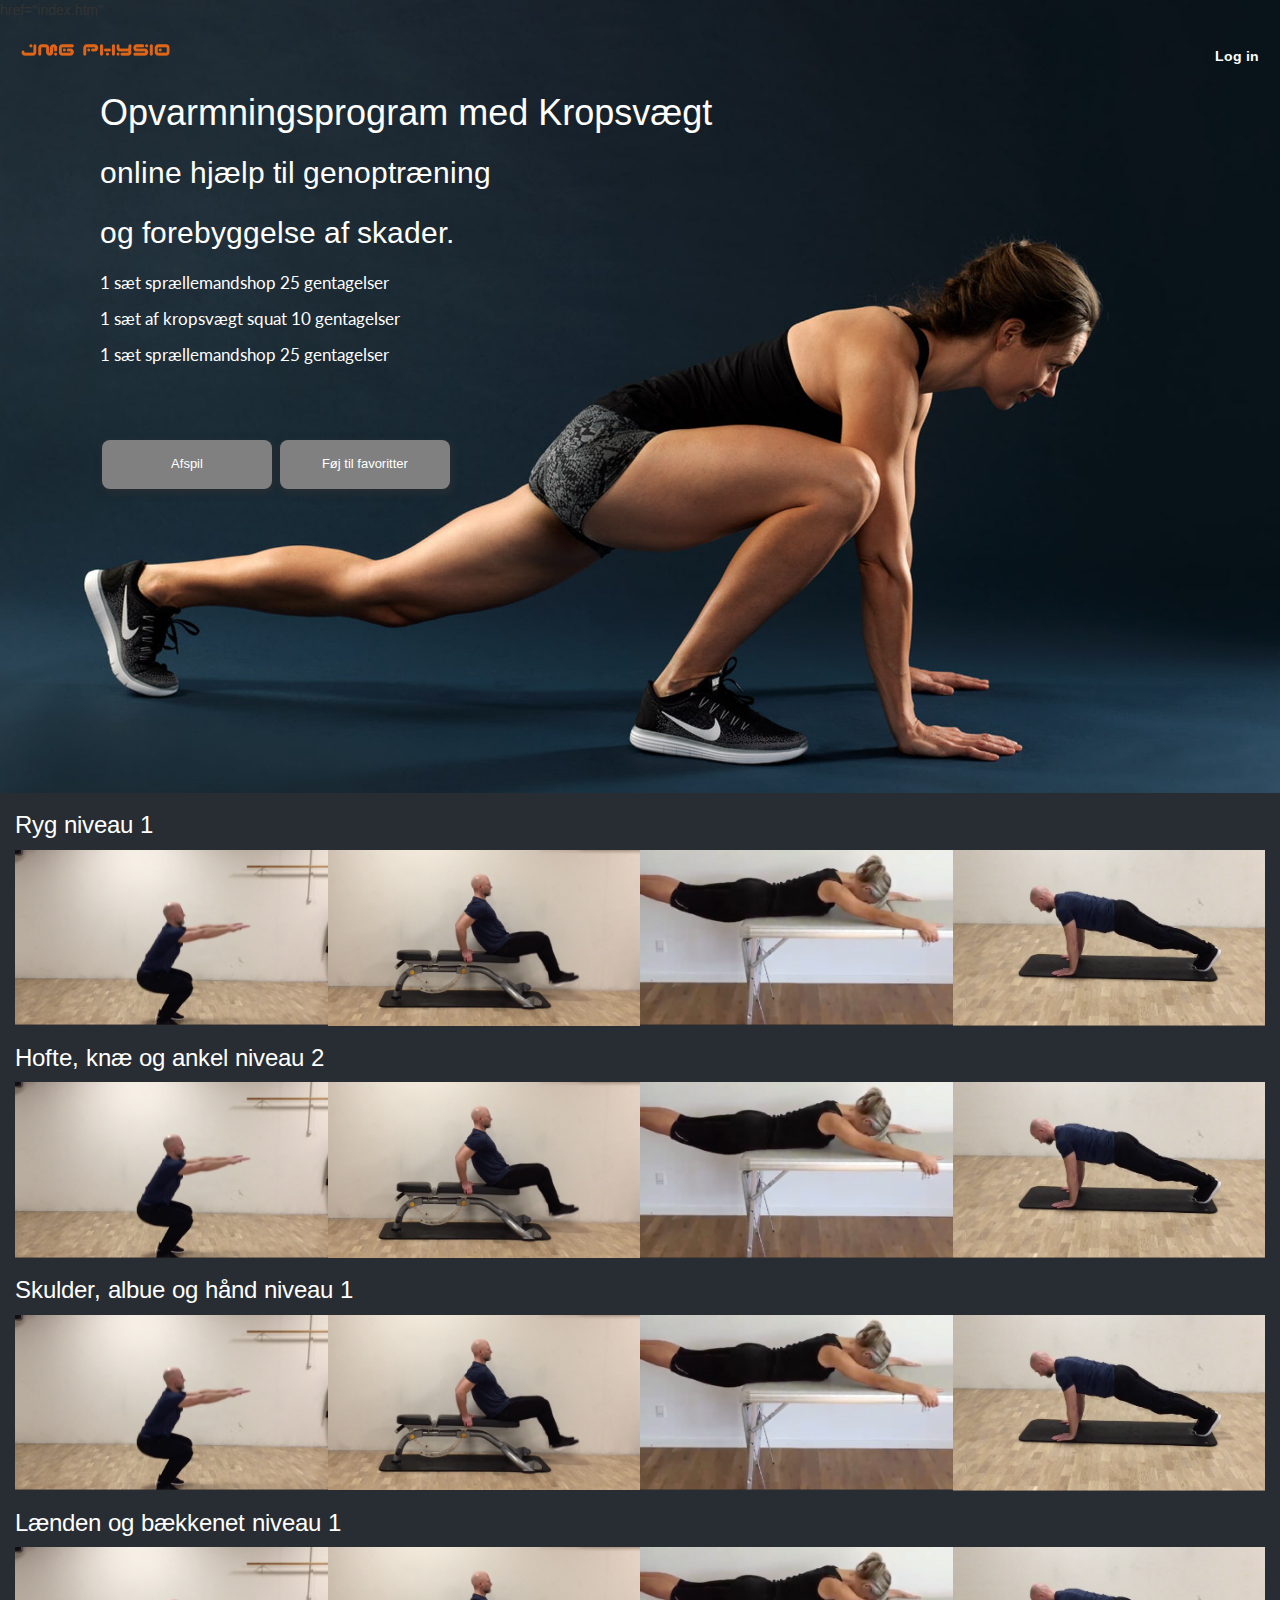
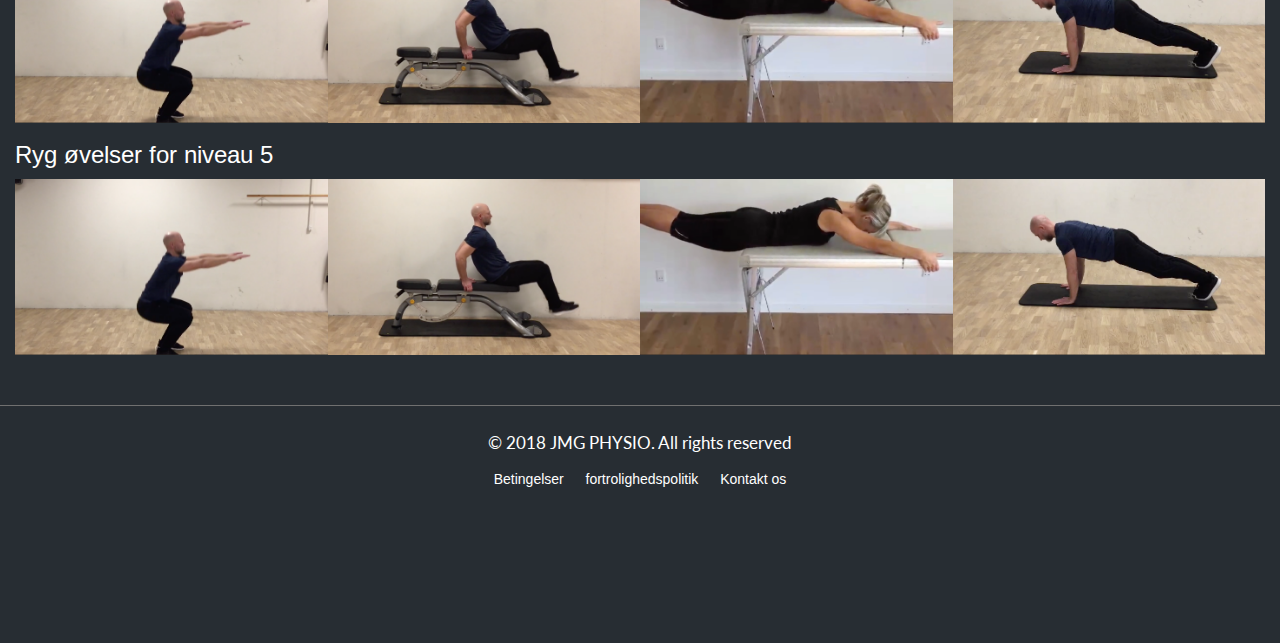
==== nykris/index.html @ 5e32820a "AFLEVERET VERSION" ====
<!DOCTYPE html>
<html>

<head>

  <META NAME="ROBOTS" CONTENT="NOINDEX, NOFOLLOW">

  <meta name="viewport" content="width=device-width, initial-scale=1">


  <meta charset="utf-8" />

  <!-- Latest compiled and minified CSS -->
  <link rel="stylesheet" href="https://maxcdn.bootstrapcdn.com/bootstrap/3.3.7/css/bootstrap.min.css">

  <!-- jQuery library -->
  <script src="https://ajax.googleapis.com/ajax/libs/jquery/3.3.1/jquery.min.js"></script>

  <!-- Latest compiled JavaScript -->
  <script src="https://maxcdn.bootstrapcdn.com/bootstrap/3.3.7/js/bootstrap.min.js"></script>

  <!-- link til style  -->
  <link rel="stylesheet" type="text/css" href="style.css" />

  <!-- foont  -->

  <link href="https://fonts.googleapis.com/css?family=Arimo|Lato" rel="stylesheet">

</head>

<body>


  <header>

href="index.htm"
      <ul>

        <li><a class="active" href="#home"><img src="img/logo.png" alt="jmg" height="20" width="150">
        <li style="float:right"><a class="active" href="#about">
            <h5>Log in</h5>
          </a></li>

      </ul>

  </header>

  <div class="info">
    <h1> Opvarmningsprogram med Kropsvægt </h1>
    <h2> online hjælp til genoptræning </h1>
      <h2>og forebyggelse af skader.</h2>

      <p> 1 sæt sprællemandshop 25 gentagelser</p>
      <p> 1 sæt af kropsvægt squat 10 gentagelser </p>
      <p> 1 sæt sprællemandshop 25 gentagelser</p>



      <button class="button1 button3">Afspil</button>
      <button class="button1 button3">Føj til favoritter</button>
  </div>

  <!-- baggrundsbillede-->

  <div class="bg"> <img src="img/lobe.png" alt="jmg" height="100%" width="100%"> </div>


  <!-- The Modal -->
  <div id="myModal" class="modal">
    <!-- The Close Button -->
    <span class="close" onclick="document.getElementById('myModal').style.display='none'"><img src="img/close.png" alt=""></span>

    <!-- Modal Content (The Image) -->
    <img class="modal-content" id="img">

    <!-- Modal Caption (Image Text) -->
    <div id="caption"></div>
  </div>
  </div>


  <!--  <div class="container-fluid"> -->
  <div class="baggrund">

    <!-- VIDEOER FØRSTE RÆKKE -->
    <div class="container-fluid">
      <h3>Ryg niveau 1 </h3>
      <div class="col-sm-3" style="background-color:#272D33;">
        <div class="zoom" <!--Zoom effekt starter -->
          <img src="img/kn.png" alt="Nature" class="responsive no-play" data-toggle="collapse" data-target="#demo">
        <img src="img/Mobil/knZ.png" alt="Nature" class="responsive imgPlay" data-toggle="collapse" data-target="#demo"> </div>
        <div id="demo" class="collapse">
          Find dit træningstøj frem og gør dig klar. I denne øvelse vil din træner klaus fortælle dig hvordan du forbedre din ryg på niveau 1. God Træning! Rygsmerter kan stamme mange steder fra, og korrekt undersøgelse og diagnose er af vital
          betydning for en vellykket behandling! Et hold i ryggen og eller rygsmerter er ofte et signal om at ryggen trænger til at blive styrket. Lænderygsmerter skal ofte behandles men en god omgang træning!
          <div class="video">
            <iframe width="560" height="315" src="https://www.youtube-nocookie.com/embed/qWy_aOlB45Y?controls=0&amp;start=1" frameborder="0" allow="accelerometer; autoplay; encrypted-media; gyroscope; picture-in-picture" allowfullscreen></iframe>
          </div>
        </div>
      </div>


      <div class="col-sm-3" style="background-color:#272D33;">
        <div class="zoom">
          <img src="img/seng.png" alt="Nature" class="responsive no-play" <class="btn btn-info" data-toggle="collapse" data-target="#demo"></button>
        <img src="img/Mobil/sengZ.png" alt="Nature" class="responsive imgPlay" data-toggle="collapse" data-target="#demo"></div>
        <div id="demo" class="collapse">
          Find dit træningstøj frem og gør dig klar. I denne øvelse vil din træner klaus fortælle dig hvordan du forbedre din ryg på niveau 1. God Træning! Rygsmerter kan stamme mange steder fra, og korrekt undersøgelse og diagnose er af vital
          betydning for en vellykket behandling! Et hold i ryggen og eller rygsmerter er ofte et signal om at ryggen trænger til at blive styrket. Lænderygsmerter skal ofte behandles men en god omgang træning!
          <div class="video">
            <iframe width="560" height="315" src="https://www.youtube-nocookie.com/embed/qWy_aOlB45Y?controls=0&amp;start=1" frameborder="0" allow="accelerometer; autoplay; encrypted-media; gyroscope; picture-in-picture" allowfullscreen></iframe>
          </div>
        </div>
      </div>


      <div class="col-sm-3" style="background-color:#272D33;">
        <div class="zoom">
          <img src="img/bord.png" alt="Nature" class="responsive no-play" <class="btn btn-info" data-toggle="collapse" data-target="#demo"></button>
        <img src="img/Mobil/bordZ.png" alt="Nature" class="responsive imgPlay" data-toggle="collapse" data-target="#demo"></div>
      </div>
      <div id="demo" class="collapse">
        Find dit træningstøj frem og gør dig klar. I denne øvelse vil din træner klaus fortælle dig hvordan du forbedre din ryg på niveau 1. God Træning! Rygsmerter kan stamme mange steder fra, og korrekt undersøgelse og diagnose er af vital
        betydning for en vellykket behandling! Et hold i ryggen og eller rygsmerter er ofte et signal om at ryggen trænger til at blive styrket. Lænderygsmerter skal ofte behandles men en god omgang træning!
        <div class="video">
          <iframe width="560" height="315" src="https://www.youtube-nocookie.com/embed/qWy_aOlB45Y?controls=0&amp;start=1" frameborder="0" allow="accelerometer; autoplay; encrypted-media; gyroscope; picture-in-picture" allowfullscreen></iframe>
        </div>
      </div>

      <div class="col-sm-3" style="background-color:#272D33;">
        <div class="zoom">
          <img src="img/arm.png" alt="Nature" class="responsive no-play" <class="btn btn-info" data-toggle="collapse" data-target="#demo"></button>
        <img src="img/Mobil/armZ.png" alt="Nature" class="responsive imgPlay" data-toggle="collapse" data-target="#demo"></div>
        <div id="demo" class="collapse">
          Find dit træningstøj frem og gør dig klar. I denne øvelse vil din træner klaus fortælle dig hvordan du forbedre din ryg på niveau 1. God Træning! Rygsmerter kan stamme mange steder fra, og korrekt undersøgelse og diagnose er af vital
          betydning for en vellykket behandling! Et hold i ryggen og eller rygsmerter er ofte et signal om at ryggen trænger til at blive styrket. Lænderygsmerter skal ofte behandles men en god omgang træning!
          <div class="video">
            <iframe width="560" height="315" src="https://www.youtube-nocookie.com/embed/qWy_aOlB45Y?controls=0&amp;start=1" frameborder="0" allow="accelerometer; autoplay; encrypted-media; gyroscope; picture-in-picture" allowfullscreen></iframe>
          </div>
        </div>
      </div>
    </div>
  </div>

  <!-- RÆKKE 2 STARTER -->
  <div class="baggrund">
    <div class="container-fluid">
      <h3>Hofte, knæ og ankel niveau 2 </h3>
      <div class="col-sm-3" style="background-color:#272D33;">
        <div class="zoom">
          <img src="img/kn.png" alt="Nature" class="responsive no-play" <class="btn btn-info" data-toggle="collapse" data-target="#demo1"></button>
        <img src="img/Mobil/knZ.png" alt="Nature" class="responsive imgPlay" data-toggle="collapse" data-target="#demo"></div>
        <div id="demo1" class="collapse">
          Find dit træningstøj frem og gør dig klar. I denne øvelse vil din træner klaus fortælle dig hvordan du forbedre din ryg på niveau 1. God Træning! Rygsmerter kan stamme mange steder fra, og korrekt undersøgelse og diagnose er af vital
          betydning for en vellykket behandling! Et hold i ryggen og eller rygsmerter er ofte et signal om at ryggen trænger til at blive styrket. Lænderygsmerter skal ofte behandles men en god omgang træning!
          <div class="video">
            <iframe width="560" height="315" src="https://www.youtube-nocookie.com/embed/qWy_aOlB45Y?controls=0&amp;start=1" frameborder="0" allow="accelerometer; autoplay; encrypted-media; gyroscope; picture-in-picture" allowfullscreen></iframe>
          </div>
        </div>
      </div>

      <div class="col-sm-3" style="background-color:#272D33;">
        <div class="zoom">
          <img src="img/seng.png" alt="Nature" class="responsive no-play" <class="btn btn-info" data-toggle="collapse" data-target="#demo1"></button>
        <img src="img/Mobil/sengZ.png" alt="Nature" class="responsive imgPlay" data-toggle="collapse" data-target="#demo"></div>
        <div id="demo1" class="collapse">
          Find dit træningstøj frem og gør dig klar. I denne øvelse vil din træner klaus fortælle dig hvordan du forbedre din ryg på niveau 1. God Træning! Rygsmerter kan stamme mange steder fra, og korrekt undersøgelse og diagnose er af vital
          betydning for en vellykket behandling! Et hold i ryggen og eller rygsmerter er ofte et signal om at ryggen trænger til at blive styrket. Lænderygsmerter skal ofte behandles men en god omgang træning!
          <div class="video">
            <iframe width="560" height="315" src="https://www.youtube-nocookie.com/embed/qWy_aOlB45Y?controls=0&amp;start=1" frameborder="0" allow="accelerometer; autoplay; encrypted-media; gyroscope; picture-in-picture" allowfullscreen></iframe>
          </div>
        </div>
      </div>



      <div class="col-sm-3" style="background-color:#272D33;">
        <div class="zoom">
          <img src="img/bord.png" alt="Nature" class="responsive no-play" <class="btn btn-info" data-toggle="collapse" data-target="#demo1"></button>
        <img src="img/Mobil/bordZ.png" alt="Nature" class="responsive imgPlay" data-toggle="collapse" data-target="#demo"></div>
      </div>
      <div id="demo1" class="collapse">
        Find dit træningstøj frem og gør dig klar. I denne øvelse vil din træner klaus fortælle dig hvordan du forbedre din ryg på niveau 1. God Træning! Rygsmerter kan stamme mange steder fra, og korrekt undersøgelse og diagnose er af vital
        betydning for en vellykket behandling! Et hold i ryggen og eller rygsmerter er ofte et signal om at ryggen trænger til at blive styrket. Lænderygsmerter skal ofte behandles men en god omgang træning!
        <div class="video">
          <iframe width="560" height="315" src="https://www.youtube-nocookie.com/embed/qWy_aOlB45Y?controls=0&amp;start=1" frameborder="0" allow="accelerometer; autoplay; encrypted-media; gyroscope; picture-in-picture" allowfullscreen></iframe>
        </div>
      </div>


      <div class="col-sm-3" style="background-color:#272D33;">
        <div class="zoom">
          <img src="img/arm.png" alt="Nature" class="responsive no-play" <class="btn btn-info" data-toggle="collapse" data-target="#demo1"></button>
        <img src="img/Mobil/armZ.png" alt="Nature" class="responsive imgPlay" data-toggle="collapse" data-target="#demo"></div>
        <div id="demo1" class="collapse">
          Find dit træningstøj frem og gør dig klar. I denne øvelse vil din træner klaus fortælle dig hvordan du forbedre din ryg på niveau 1. God Træning! Rygsmerter kan stamme mange steder fra, og korrekt undersøgelse og diagnose er af vital
          betydning for en vellykket behandling! Et hold i ryggen og eller rygsmerter er ofte et signal om at ryggen trænger til at blive styrket. Lænderygsmerter skal ofte behandles men en god omgang træning!
          <div class="video">
            <iframe width="560" height="315" src="https://www.youtube-nocookie.com/embed/qWy_aOlB45Y?controls=0&amp;start=1" frameborder="0" allow="accelerometer; autoplay; encrypted-media; gyroscope; picture-in-picture" allowfullscreen></iframe>
          </div>
        </div>
      </div>
    </div>
  </div>

  <!-- RÆKKE 3 STARTER-->

  <div class="baggrund">

    <div class="container-fluid">
      <h3>Skulder, albue og hånd niveau 1 </h3>
      <div class="col-sm-3" style="background-color:#272D33;">
        <div class="zoom">
          <img src="img/kn.png" alt="Nature" class="responsive no-play" <class="btn btn-info" data-toggle="collapse" data-target="#demo3"></button>
        <img src="img/Mobil/knZ.png" alt="Nature" class="responsive imgPlay" data-toggle="collapse" data-target="#demo"></div>
        <div id="demo3" class="collapse">
          Find dit træningstøj frem og gør dig klar. I denne øvelse vil din træner klaus fortælle dig hvordan du forbedre din ryg på niveau 1. God Træning! Rygsmerter kan stamme mange steder fra, og korrekt undersøgelse og diagnose er af vital
          betydning for en vellykket behandling! Et hold i ryggen og eller rygsmerter er ofte et signal om at ryggen trænger til at blive styrket. Lænderygsmerter skal ofte behandles men en god omgang træning!
          <div class="video">
            <iframe width="560" height="315" src="https://www.youtube-nocookie.com/embed/qWy_aOlB45Y?controls=0&amp;start=1" frameborder="0" allow="accelerometer; autoplay; encrypted-media; gyroscope; picture-in-picture" allowfullscreen></iframe>
          </div>
        </div>
      </div>


      <div class="col-sm-3" style="background-color:#272D33;">
        <div class="zoom">
          <img src="img/seng.png" alt="Nature" class="responsive no-play" <class="btn btn-info" data-toggle="collapse" data-target="#demo3"></button>
        <img src="img/Mobil/sengZ.png" alt="Nature" class="responsive imgPlay" data-toggle="collapse" data-target="#demo"></div>
        <div id="demo3" class="collapse">
          Find dit træningstøj frem og gør dig klar. I denne øvelse vil din træner klaus fortælle dig hvordan du forbedre din ryg på niveau 1. God Træning! Rygsmerter kan stamme mange steder fra, og korrekt undersøgelse og diagnose er af vital
          betydning for en vellykket behandling! Et hold i ryggen og eller rygsmerter er ofte et signal om at ryggen trænger til at blive styrket. Lænderygsmerter skal ofte behandles men en god omgang træning!
          <div class="video">
            <iframe width="560" height="315" src="https://www.youtube-nocookie.com/embed/qWy_aOlB45Y?controls=0&amp;start=1" frameborder="0" allow="accelerometer; autoplay; encrypted-media; gyroscope; picture-in-picture" allowfullscreen></iframe>
          </div>
        </div>
      </div>


      <div class="col-sm-3" style="background-color:#272D33;">
        <div class="zoom">
          <img src="img/bord.png" alt="Nature" class="responsive no-play" <class="btn btn-info" data-toggle="collapse" data-target="#demo3"></button>
        <img src="img/Mobil/bordZ.png" alt="Nature" class="responsive imgPlay" data-toggle="collapse" data-target="#demo"></div>
      </div>
      <div id="demo3" class="collapse">
        Find dit træningstøj frem og gør dig klar. I denne øvelse vil din træner klaus fortælle dig hvordan du forbedre din ryg på niveau 1. God Træning! Rygsmerter kan stamme mange steder fra, og korrekt undersøgelse og diagnose er af vital
        betydning for en vellykket behandling! Et hold i ryggen og eller rygsmerter er ofte et signal om at ryggen trænger til at blive styrket. Lænderygsmerter skal ofte behandles men en god omgang træning!
        <div class="video">
          <iframe width="560" height="315" src="https://www.youtube-nocookie.com/embed/qWy_aOlB45Y?controls=0&amp;start=1" frameborder="0" allow="accelerometer; autoplay; encrypted-media; gyroscope; picture-in-picture" allowfullscreen></iframe>
        </div>
      </div>



      <div class="col-sm-3" style="background-color:#272D33;">
        <div class="zoom">
          <img src="img/arm.png" alt="Nature" class="responsive no-play" <class="btn btn-info" data-toggle="collapse" data-target="#demo3"></button>
        <img src="img/Mobil/armZ.png" alt="Nature" class="responsive imgPlay" data-toggle="collapse" data-target="#demo"> </div>
        <div id="demo3" class="collapse">
          Find dit træningstøj frem og gør dig klar. I denne øvelse vil din træner klaus fortælle dig hvordan du forbedre din ryg på niveau 1. God Træning! Rygsmerter kan stamme mange steder fra, og korrekt undersøgelse og diagnose er af vital
          betydning for en vellykket behandling! Et hold i ryggen og eller rygsmerter er ofte et signal om at ryggen trænger til at blive styrket. Lænderygsmerter skal ofte behandles men en god omgang træning!
          <div class="video">
            <iframe width="560" height="315" src="https://www.youtube-nocookie.com/embed/qWy_aOlB45Y?controls=0&amp;start=1" frameborder="0" allow="accelerometer; autoplay; encrypted-media; gyroscope; picture-in-picture" allowfullscreen></iframe>
          </div>
        </div>
      </div>
    </div>
</div>

<!-- RÆKKE 4 STARTER -->

    <div class="baggrund">
      <div class="container-fluid">
        <h3>Lænden og bækkenet niveau 1 </h3>
        <div class="col-sm-3" style="background-color:#272D33;">
          <div class="zoom">
            <img src="img/kn.png" alt="Nature" class="responsive no-play" <class="btn btn-info" data-toggle="collapse" data-target="#demo4"></button>
          <img src="img/Mobil/knZ.png" alt="Nature" class="responsive imgPlay" data-toggle="collapse" data-target="#demo"> </div>
          <div id="demo4" class="collapse">
            Find dit træningstøj frem og gør dig klar. I denne øvelse vil din træner klaus fortælle dig hvordan du forbedre din ryg på niveau 1. God Træning! Rygsmerter kan stamme mange steder fra, og korrekt undersøgelse og diagnose er af vital
            betydning for en vellykket behandling! Et hold i ryggen og eller rygsmerter er ofte et signal om at ryggen trænger til at blive styrket. Lænderygsmerter skal ofte behandles men en god omgang træning!
            <div class="video">
              <iframe width="560" height="315" src="https://www.youtube-nocookie.com/embed/qWy_aOlB45Y?controls=0&amp;start=1" frameborder="0" allow="accelerometer; autoplay; encrypted-media; gyroscope; picture-in-picture" allowfullscreen></iframe>
            </div>
          </div>
        </div>


        <div class="col-sm-3" style="background-color:#272D33;">
          <div class="zoom">
            <img src="img/seng.png" alt="Nature" class="responsive no-play" <class="btn btn-info" data-toggle="collapse" data-target="#demo4"></button> <img src="img/Mobil/sengZ.png" alt="Nature" class="responsive imgPlay" data-toggle="collapse" data-target="#demo"></div>
          <div id="demo4" class="collapse">
            Find dit træningstøj frem og gør dig klar. I denne øvelse vil din træner klaus fortælle dig hvordan du forbedre din ryg på niveau 1. God Træning! Rygsmerter kan stamme mange steder fra, og korrekt undersøgelse og diagnose er af vital
            betydning for en vellykket behandling! Et hold i ryggen og eller rygsmerter er ofte et signal om at ryggen trænger til at blive styrket. Lænderygsmerter skal ofte behandles men en god omgang træning!
            <div class="video">
              <iframe width="560" height="315" src="https://www.youtube-nocookie.com/embed/qWy_aOlB45Y?controls=0&amp;start=1" frameborder="0" allow="accelerometer; autoplay; encrypted-media; gyroscope; picture-in-picture" allowfullscreen></iframe>
            </div>
          </div>
        </div>


        <div class="col-sm-3" style="background-color:#272D33;">
          <div class="zoom">
            <img src="img/bord.png" alt="Nature" class="responsive no-play" <class="btn btn-info" data-toggle="collapse" data-target="#demo4"></button>
          <img src="img/Mobil/bordZ.png" alt="Nature" class="responsive imgPlay" data-toggle="collapse" data-target="#demo"></div>
        </div>
        <div id="demo4" class="collapse">
          Find dit træningstøj frem og gør dig klar. I denne øvelse vil din træner klaus fortælle dig hvordan du forbedre din ryg på niveau 1. God Træning! Rygsmerter kan stamme mange steder fra, og korrekt undersøgelse og diagnose er af vital
          betydning for en vellykket behandling! Et hold i ryggen og eller rygsmerter er ofte et signal om at ryggen trænger til at blive styrket. Lænderygsmerter skal ofte behandles men en god omgang træning!
          <div class="video">
            <iframe width="560" height="315" src="https://www.youtube-nocookie.com/embed/qWy_aOlB45Y?controls=0&amp;start=1" frameborder="0" allow="accelerometer; autoplay; encrypted-media; gyroscope; picture-in-picture" allowfullscreen></iframe>
          </div>
        </div>


        <div class="col-sm-3" style="background-color:#272D33;">
          <div class="zoom">
            <img src="img/arm.png" alt="Nature" class="responsive no-play" <class="btn btn-info" data-toggle="collapse" data-target="#demo4"></button>
          <img src="img/Mobil/armZ.png" alt="Nature" class="responsive imgPlay" data-toggle="collapse" data-target="#demo"></div>
          <div id="demo4" class="collapse">
            Find dit træningstøj frem og gør dig klar. I denne øvelse vil din træner klaus fortælle dig hvordan du forbedre din ryg på niveau 1. God Træning! Rygsmerter kan stamme mange steder fra, og korrekt undersøgelse og diagnose er af vital
            betydning for en vellykket behandling! Et hold i ryggen og eller rygsmerter er ofte et signal om at ryggen trænger til at blive styrket. Lænderygsmerter skal ofte behandles men en god omgang træning!
            <div class="video">
              <iframe width="560" height="315" src="https://www.youtube-nocookie.com/embed/qWy_aOlB45Y?controls=0&amp;start=1" frameborder="0" allow="accelerometer; autoplay; encrypted-media; gyroscope; picture-in-picture" allowfullscreen></iframe>
            </div>
          </div>
        </div>
      </div>
    </div>

      <!--Sidste Række, RÆKKE 5-->

      <div class="baggrund">
        <div class="container-fluid">
          <h3>Ryg øvelser for niveau 5</h3>
          <div class="col-sm-3" style="background-color:#272D33;">
            <div class="zoom">
              <img src="img/kn.png" alt="Nature" class="responsive no-play" <class="btn btn-info" data-toggle="collapse" data-target="#demo5"></button> <img src="img/Mobil/knZ.png" alt="Nature" class="responsive imgPlay" data-toggle="collapse" data-target="#demo"></div>
            <div id="demo5" class="collapse">
              Find dit træningstøj frem og gør dig klar. I denne øvelse vil din træner klaus fortælle dig hvordan du forbedre din ryg på niveau 1. God Træning! Rygsmerter kan stamme mange steder fra, og korrekt undersøgelse og diagnose er af vital
              betydning for en vellykket behandling! Et hold i ryggen og eller rygsmerter er ofte et signal om at ryggen trænger til at blive styrket. Lænderygsmerter skal ofte behandles men en god omgang træning!
              <div class="video">
                <iframe width="560" height="315" src="https://www.youtube-nocookie.com/embed/qWy_aOlB45Y?controls=0&amp;start=1" frameborder="0" allow="accelerometer; autoplay; encrypted-media; gyroscope; picture-in-picture" allowfullscreen></iframe>
              </div>
            </div>
          </div>


          <div class="col-sm-3" style="background-color:#272D33;">
            <div class="zoom">
              <img src="img/seng.png" alt="Nature" class="responsive no-play" <class="btn btn-info" data-toggle="collapse" data-target="#demo5"></button> <img src="img/Mobil/sengZ.png" alt="Nature" class="responsive imgPlay" data-toggle="collapse" data-target="#demo"></div>
            <div id="demo5" class="collapse">
              Find dit træningstøj frem og gør dig klar. I denne øvelse vil din træner klaus fortælle dig hvordan du forbedre din ryg på niveau 1. God Træning! Rygsmerter kan stamme mange steder fra, og korrekt undersøgelse og diagnose er af vital
              betydning for en vellykket behandling! Et hold i ryggen og eller rygsmerter er ofte et signal om at ryggen trænger til at blive styrket. Lænderygsmerter skal ofte behandles men en god omgang træning!
              <div class="video">
                <iframe width="560" height="315" src="https://www.youtube-nocookie.com/embed/qWy_aOlB45Y?controls=0&amp;start=1" frameborder="0" allow="accelerometer; autoplay; encrypted-media; gyroscope; picture-in-picture" allowfullscreen></iframe>
              </div>
            </div>
          </div>



          <div class="col-sm-3" style="background-color:#272D33;">
            <div class="zoom">
              <img src="img/bord.png" alt="Nature" class="responsive no-play" <class="btn btn-info" data-toggle="collapse" data-target="#demo5"></button>
            <img src="img/Mobil/bordZ.png" alt="Nature" class="responsive imgPlay" data-toggle="collapse" data-target="#demo"></div>
          </div>
          <div id="demo5" class="collapse">
            Find dit træningstøj frem og gør dig klar. I denne øvelse vil din træner klaus fortælle dig hvordan du forbedre din ryg på niveau 1. God Træning! Rygsmerter kan stamme mange steder fra, og korrekt undersøgelse og diagnose er af vital
            betydning for en vellykket behandling! Et hold i ryggen og eller rygsmerter er ofte et signal om at ryggen trænger til at blive styrket. Lænderygsmerter skal ofte behandles men en god omgang træning!
            <div class="video">
              <iframe width="560" height="315" src="https://www.youtube-nocookie.com/embed/qWy_aOlB45Y?controls=0&amp;start=1" frameborder="0" allow="accelerometer; autoplay; encrypted-media; gyroscope; picture-in-picture" allowfullscreen></iframe>
            </div>
          </div>



          <div class="col-sm-3" style="background-color:#272D33;">
            <div class="zoom">
              <img src="img/arm.png" alt="Nature" class="responsive no-play" <class="btn btn-info" data-toggle="collapse" data-target="#demo5"></button> <img src="img/Mobil/armZ.png" alt="Nature" class="responsive imgPlay" data-toggle="collapse" data-target="#demo"></div>
            <div id="demo5" class="collapse">
              Find dit træningstøj frem og gør dig klar. I denne øvelse vil din træner klaus fortælle dig hvordan du forbedre din ryg på niveau 1. God Træning! Rygsmerter kan stamme mange steder fra, og korrekt undersøgelse og diagnose er af vital
              betydning for en vellykket behandling! Et hold i ryggen og eller rygsmerter er ofte et signal om at ryggen trænger til at blive styrket. Lænderygsmerter skal ofte behandles men en god omgang træning!
              <div class="video">
                <iframe width="560" height="315" src="https://www.youtube-nocookie.com/embed/qWy_aOlB45Y?controls=0&amp;start=1" frameborder="0" allow="accelerometer; autoplay; encrypted-media; gyroscope; picture-in-picture" allowfullscreen></iframe>
              </div>
            </div>
          </div>
        </div>
          </div>

        <!-- col-sm fortæller at de skal hoppe ned under hinanden ved 768, 4 er det tal en column skal fylde, den skal altid ramme 12. Så hvis der er 2 fx, skal de være 6 begge 2 -->


    <footer>
      <div class="ucenter">
        <div class="fcenter">
          <p>© 2018 JMG PHYSIO. All rights reserved</p>
          <a href="default.asp" target="_blank" class="linkfarve">Betingelser</a> &emsp;
          <a href="default.asp" target="_blank" class="linkfarve">fortrolighedspolitik</a> &emsp;
          <a href="default.asp" target="_blank" class="linkfarve">Kontakt os</a>
        </div>
      </div>



      <div class="row">
        <div class="column1">
            <a href="https://www.facebook.com" class="urlImg1" title="Corelangs link"></a>

      </div>
        <div class="column2">
          <a href="https://www.instagram.com" class="urlImg" title="Corelangs link"></a>
        </div>
      </div>



    </footer>

</body>

</html>
---- nykris/style.css ----
body {
  height: 100%;
  margin: 0;
  padding: 0;
  background-color: #272D33;
}

.h3 {
  float: left;
  color: white;
  z-index: 1;
  font-family: 'Arimo', sans-serif;
}

.info {
  position: static;
  padding: 0px 20px 0px 100px;
  height: 700px;
  color: white;
}

.no-play {
  display: none;
}

@media only screen and (max-width: 877px) {
  .info {
display: none;
}
}

@media only screen and (max-width: 1090px) {
  .info  {
height: 500px;
}
}

@media only screen and (max-width: 877px) {
.bg {
display: none;
}

}

@media only screen and (max-width: 765px) {
.col-sm-3 {
background-image: url("jmg1/img/Mobil/knZ.png");
visibility: visible;
z-index: 1000;
}
}



@media only screen and (min-width: 768px) {
  .imgPlay {
  background-image: url("jmg1/img/bord.png");
  /* visibility: hidden; */
  z-index: -1;
  display: none;
  }

  @media only screen and (max-width: 1272px) {
    .video  {
  display: -webkit-inline-box;
  }
  }


  @media only screen and (min-width: 768px) {
    .zoom {
      transition: transform .0s;
      display: run-in;
    }
  }

  @media only screen and (min-width: 768px) {
    .zoom:hover {
      -ms-transform: scale(0);
      /* IE 9 */
      -webkit-transform: scale(0);
      /* Safari 3-8 */
      transform: scale();
      position: relative;
      z-index: 10000;
    }
  }

  .no-play {
    display: block;
  }
}

.bg {
  position: absolute;
  left: 0px;
  top: 0px;
  z-index: -1;
}



/* Navigation*/
ul {
  list-style-type: none;
  margin: 0;
  padding: 5px;
  overflow: hidden;
}

li {
  float: left;
}

li a {
  display: block;
  color: white;
  text-align: center;
  padding: 14px 16px;
  text-decoration: none;
}

li a:hover {
  background-color: #111;
}

li .login {
  float: right;
}

div.transbox {
  margin: 30px;
  background-color: #ffffff;
  border: 1px solid black;
  opacity: 0.6;
  filter: alpha(opacity=60);
  /* For IE8 and earlier */
}

h1 {
  margin: 0px 0px 20px 0px;
  font-size: 50px
  font-family: 'Arimo', sans-serif;
}

h2 {
  line-height: 40px;
  margin-bottom: 20px;
  font-family: 'Arimo', sans-serif;
}

p {
  line-height: 9px;
  font-size: 17px;
  font-family: 'Lato', sans-serif;
}

h5 {
  font-weight: bold;
  font-family: 'Arimo', sans-serif;
}

p {
  display: block;
  margin-top: 1em;
  margin-bottom: 1em;
  margin-left: 0;
  margin-right: 0;
  font-family: 'Lato', sans-serif;
}

top-lef, p {
  line-height: 19px;
  font-size: 17px;
  font-family: 'Lato', sans-serif;
}

.gallery-container {
  max-width: 50px;
  max-height: 50px;
  float: left;
}

/*midten box*/
.midten {
  text-align: center;
  color: white;
  background-color: #272D33;
  padding: 200px;
}

/* billeder ved siden af hinanden */
.container {
  background-color: #272D33;
  margin: 0px;
}

.container1 {
  background-color: #272D33;
  position: relative;
  color: white;
  padding: 10px;
  margin: 0px;
}

.containerBS {
  color: white;
}

.collapse {
  color: white;
}

.collapse.in {
  padding-top: 20px;
  margin: 20px 30px 30px 30px;
  text-align: inherit;
  color: white;
  display: -webkit-inline-box;
}

.responsive {
  width: 100%;
  height: auto;
  padding-right: 0px !important;
  padding-left: 0px !important;
}

/* knapper test din krop*/
.button {
  background-color: #E06517;
  /* Green */
  border: none;
  color: white;
  padding: 15px;
  text-align: center;
  text-decoration: none;
  display: inline-block;
  font-size: 13px;
  margin: 19px 2px;
  cursor: pointer;
  width: 160px;
  box-shadow: 2px 3px 7px 0.5px #272D33;
}

.button1 {
  background-color: grey;
  /* Green */
  border: none;
  color: white;
  padding: 15px;
  text-align: center;
  text-decoration: none;
  display: inline-block;
  font-size: 13px;
  margin: 59px 2px;
  cursor: pointer;
  width: 170px;
  box-shadow: 2px 3px 7px 0.5px #272D33;
}

.button3 {
  border-radius: 8px;
}

.zoom {
  transition: transform .2s;
  display: run-in;
}

.zoom:hover {
  -ms-transform: scale(1.5);
  /* IE 9 */
  -webkit-transform: scale(1.5);
  /* Safari 3-8 */
  transform: scale(1.5);
  position: relative;
  z-index: 10000;
}

.baggrund {
  background-color: #272D33;
  margin-top: 0;
}

/* footer */
.ucenter {
  background-color: #272D33;
  margin: auto;
  width: 100%;
  padding: 10px;
  margin-top: 50px;
  border-top: 1px solid #707070;
}

.fcenter {
  background-color: #272D33;
  color: white;
  height: 100px;
  text-align: center;
}

}

.column1 {
  text-align: right;
  float: left;
  width: 50%;
  padding: 10px;

}



.column2 {

  float: right;
  width: 50%;
  padding: 10px;
  height: 100px;
}

/*image hover*/



/*links*/
a:link {
  text-decoration: none;
}

a:visited {
  text-decoration: none;
}

a:hover {
  text-decoration: none;
    color: #E06517;
}

.col-sm-3 {
  margin: 0px 0px 0px 0px;
  padding: 0px 0px 0px 0px;
}

.h3, h3 {
  color: white !important;
  font-family: 'Arimo', sans-serif;
}

a:active {
  text-decoration: underline;
}

.linkfarve {
  color: white;
}
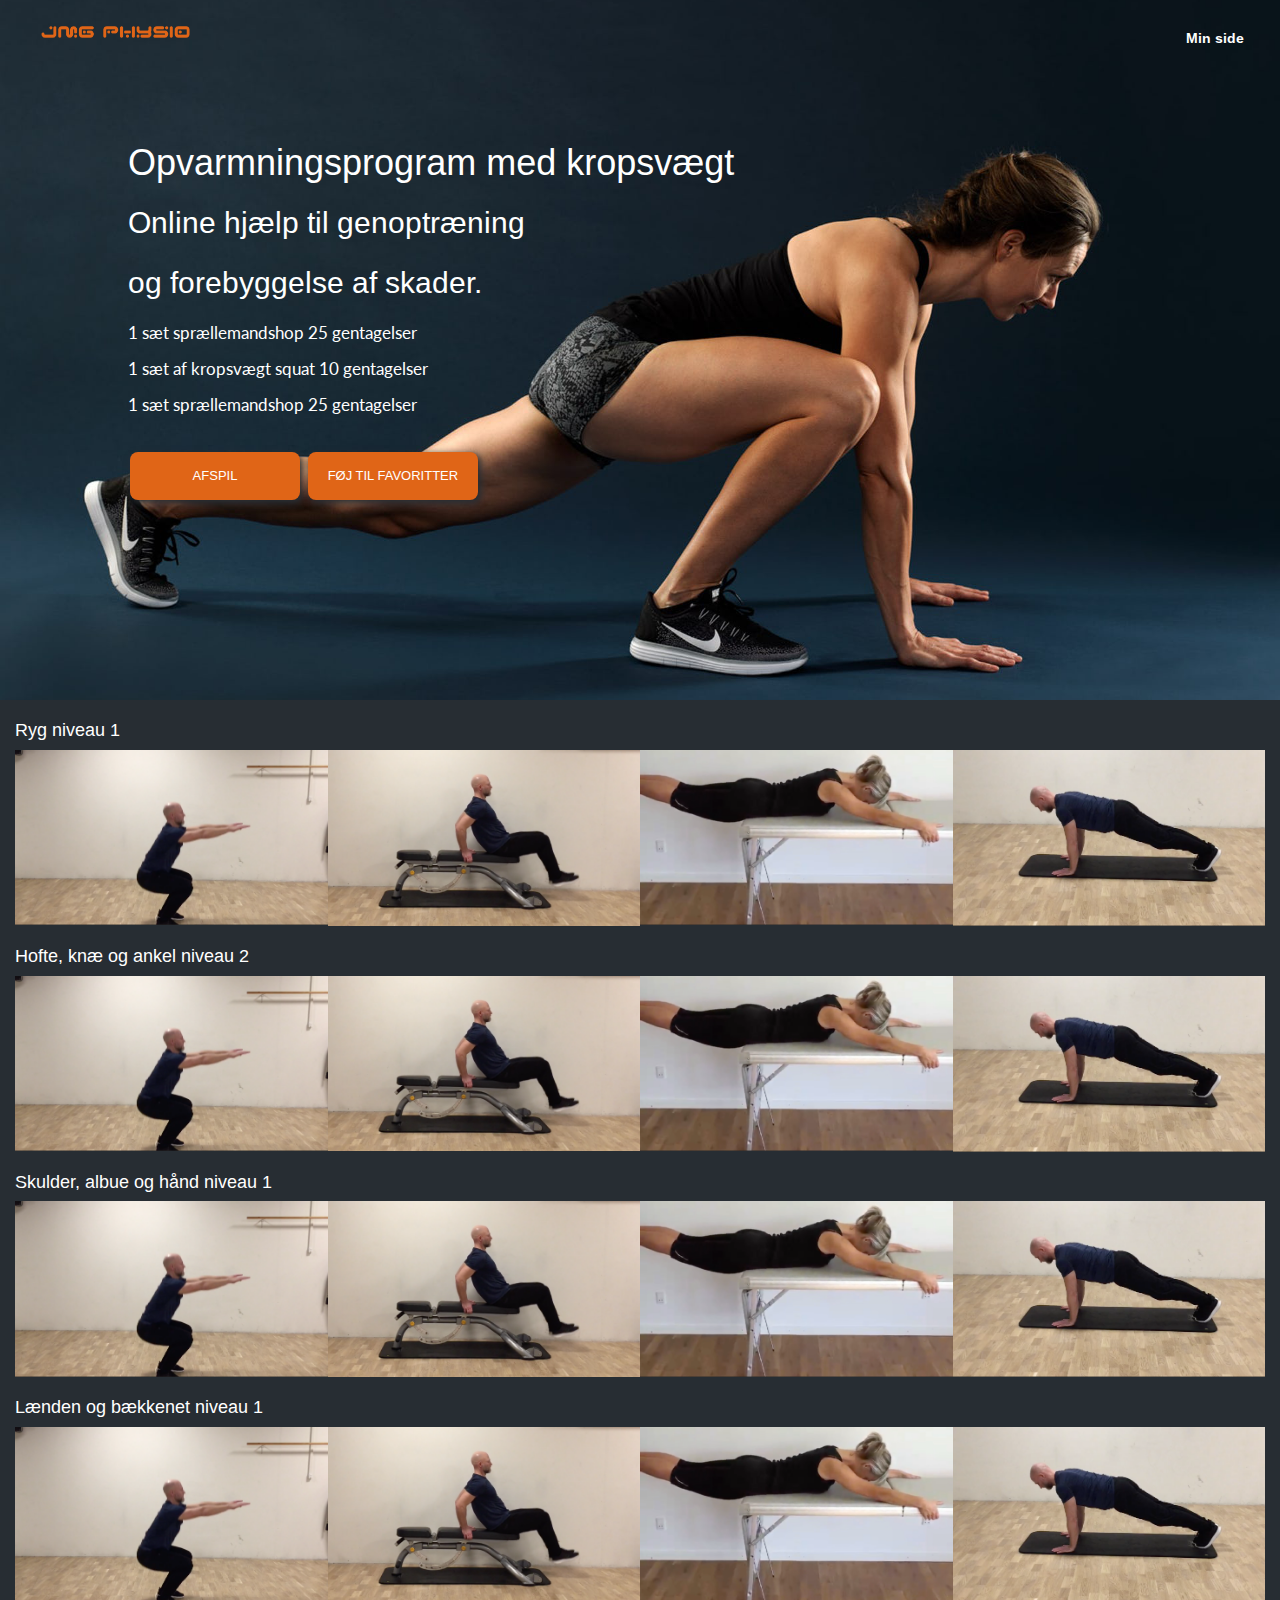
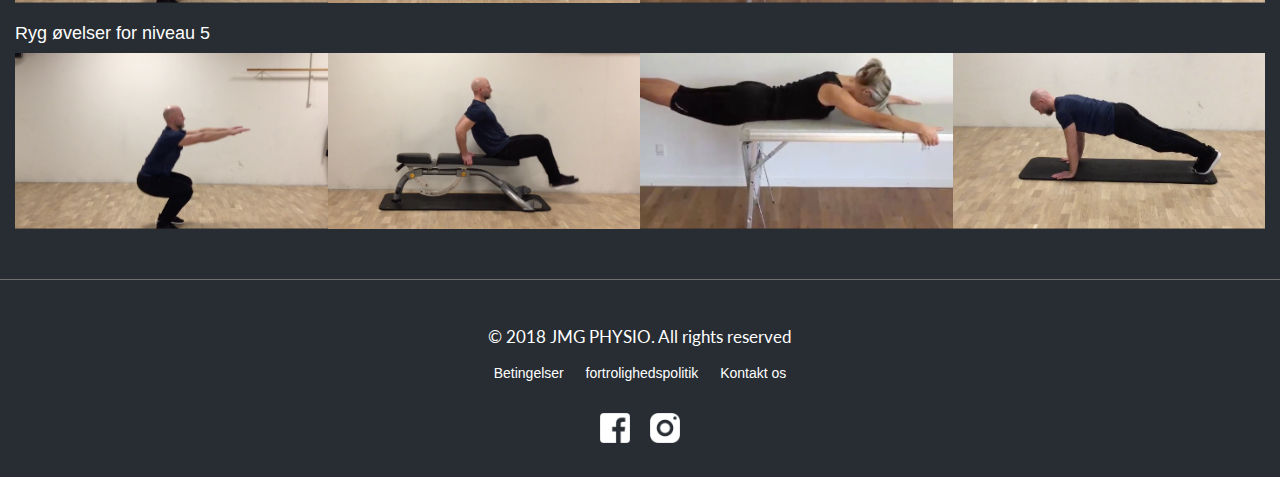
==== commit afe8fa0d: "OPDATERET VERSION" ====
--- a/nykris/index.html
+++ b/nykris/index.html
@@ -32,22 +32,18 @@
 
 
   <header>
-
-href="index.htm"
       <ul>
 
         <li><a class="active" href="#home"><img src="img/logo.png" alt="jmg" height="20" width="150">
-        <li style="float:right"><a class="active" href="#about">
-            <h5>Log in</h5>
-          </a></li>
+          <li class="login-button"><a class="active" href="http://katrinemarie.com/jmgphysio/nykris/index.html"><h5>Min side</h5></a></li>
 
       </ul>
 
   </header>
 
   <div class="info">
-    <h1> Opvarmningsprogram med Kropsvægt </h1>
-    <h2> online hjælp til genoptræning </h1>
+    <h1> Opvarmningsprogram med kropsvægt </h1>
+    <h2> Online hjælp til genoptræning </h1>
       <h2>og forebyggelse af skader.</h2>
 
       <p> 1 sæt sprællemandshop 25 gentagelser</p>
@@ -59,11 +55,6 @@
       <button class="button1 button3">Afspil</button>
       <button class="button1 button3">Føj til favoritter</button>
   </div>
-
-  <!-- baggrundsbillede-->
-
-  <div class="bg"> <img src="img/lobe.png" alt="jmg" height="100%" width="100%"> </div>
-
 
   <!-- The Modal -->
   <div id="myModal" class="modal">
@@ -80,7 +71,7 @@
 
 
   <!--  <div class="container-fluid"> -->
-  <div class="baggrund">
+  <div class="baggrund top-baggrund">
 
     <!-- VIDEOER FØRSTE RÆKKE -->
     <div class="container-fluid">
--- a/nykris/style.css
+++ b/nykris/style.css
@@ -1,3 +1,9 @@
+html {
+  margin: 0;
+  width: 100%;
+  overflow-x: hidden;
+}
+
 body {
   height: 100%;
   margin: 0;
@@ -12,20 +18,31 @@
   font-family: 'Arimo', sans-serif;
 }
 
+header {
+  position: absolute;
+  width: 100%;
+  display: block;
+}
+
 .info {
-  position: static;
-  padding: 0px 20px 0px 100px;
+  padding: 100px 20px 20px 10%;
   height: 700px;
   color: white;
+  width: 100%;
+  display: inline-block;
+  background-size: cover;
+  background-repeat: no-repeat;
+  background-position: 10% 80%;
+  background-image: url(img/lobe.png);
 }
 
 .no-play {
   display: none;
 }
 
-@media only screen and (max-width: 877px) {
-  .info {
-display: none;
+@media only screen and (min-width: 1091px) {
+  .info  {
+padding: 143px 20px 20px 10%;
 }
 }
 
@@ -98,13 +115,18 @@
   z-index: -1;
 }
 
-
+.login-button {
+  float: right;
+  position: absolute;
+  right: 0;
+}
 
 /* Navigation*/
 ul {
   list-style-type: none;
   margin: 0;
   padding: 5px;
+  width: 100%;
   overflow: hidden;
 }
 
@@ -116,7 +138,7 @@
   display: block;
   color: white;
   text-align: center;
-  padding: 14px 16px;
+  padding: 16px 36px;
   text-decoration: none;
 }
 
@@ -226,6 +248,39 @@
   padding-left: 0px !important;
 }
 
+.urlImg {
+		width: 30px;
+		height:30px;
+		display:block;
+		content: url('img/instahvid.png');
+	}
+	.urlImg:hover {
+		content: url('img/insta.png');
+	}
+
+  .urlImg1 {
+  		width: 30px;
+  		height:30px;
+  		display:block;
+      float: right;
+  		content: url('img/facehvid.png');
+  	}
+  	.urlImg1:hover {
+  		content: url('img/face.png');
+  	}.column1 {
+      text-align: right;
+      float: left;
+      width: 50%;
+      padding: 10px;
+    }
+
+    .column2 {
+      float: right;
+      width: 50%;
+      padding: 10px;
+      height: 74px;
+    }
+
 /* knapper test din krop*/
 .button {
   background-color: #E06517;
@@ -244,7 +299,7 @@
 }
 
 .button1 {
-  background-color: grey;
+  background-color: #E06517;
   /* Green */
   border: none;
   color: white;
@@ -253,9 +308,10 @@
   text-decoration: none;
   display: inline-block;
   font-size: 13px;
-  margin: 59px 2px;
+  margin: 21px 2px;
   cursor: pointer;
   width: 170px;
+  text-transform: uppercase;
   box-shadow: 2px 3px 7px 0.5px #272D33;
 }
 
@@ -288,7 +344,7 @@
   background-color: #272D33;
   margin: auto;
   width: 100%;
-  padding: 10px;
+  padding: 30px 30px 20px 30px;
   margin-top: 50px;
   border-top: 1px solid #707070;
 }
@@ -296,7 +352,6 @@
 .fcenter {
   background-color: #272D33;
   color: white;
-  height: 100px;
   text-align: center;
 }
 
@@ -307,17 +362,13 @@
   float: left;
   width: 50%;
   padding: 10px;
-
-}
-
-
+}
 
 .column2 {
-
   float: right;
   width: 50%;
   padding: 10px;
-  height: 100px;
+  height: 74px;
 }
 
 /*image hover*/
@@ -355,3 +406,26 @@
 .linkfarve {
   color: white;
 }
+
+@media only screen and (max-width: 877px) {
+  .info {
+display: none;
+}
+
+.top-baggrund {
+  margin-top: 54px;
+  display: inline-block;
+}
+}
+
+@media only screen and (max-width: 767px) {
+  .col-sm-3 {
+    margin-top: 8px;
+  }
+}
+
+@media only screen and (max-width: 1440px) {
+  h3 {
+    font-size: 18px;
+  }
+}
